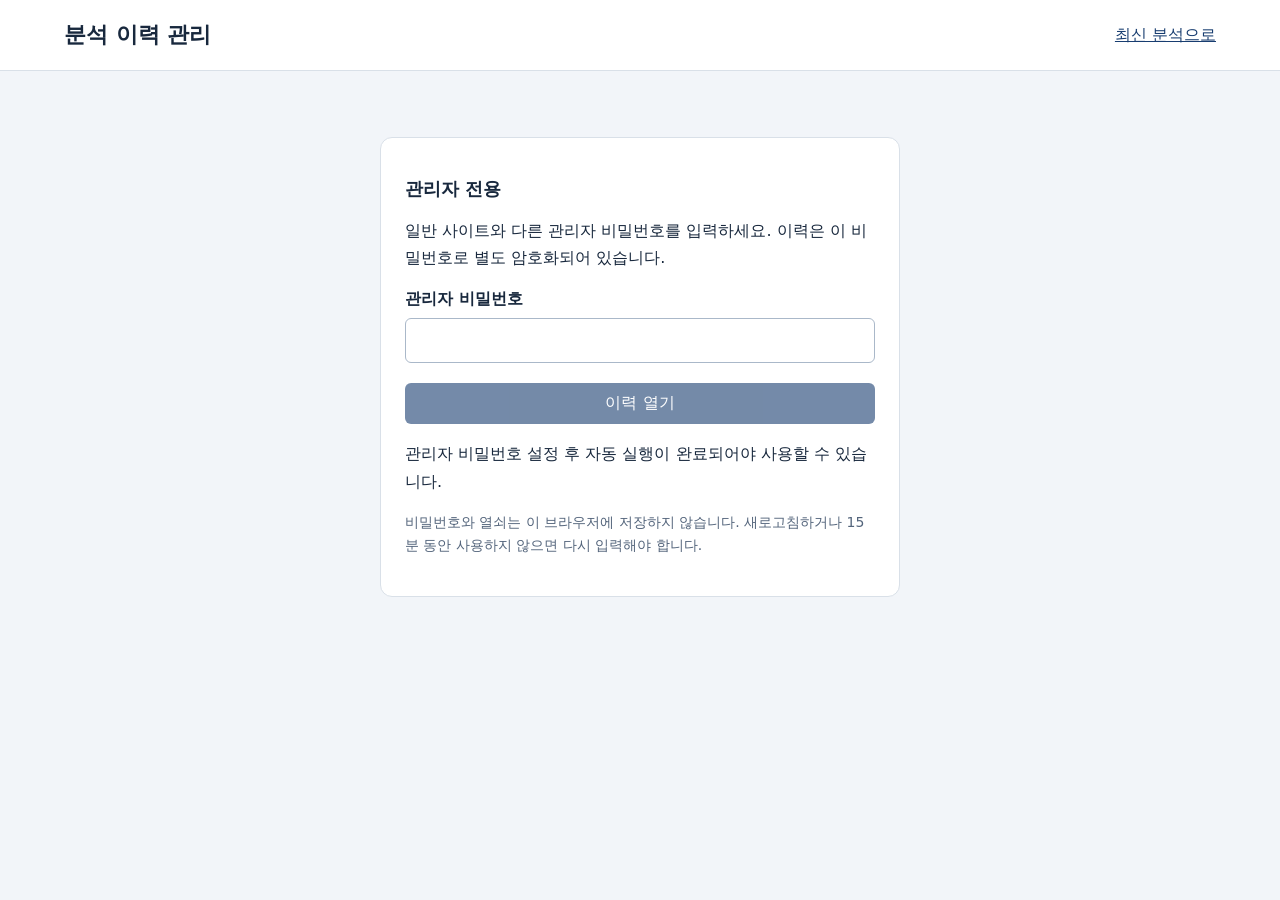
==== web/admin/index.html @ f38a52d9 "관리자 전용 암호화 분석 이력과 비교 화면 추가" ====
<!doctype html>
<html lang="ko">
<head>
  <meta charset="utf-8">
  <meta name="viewport" content="width=device-width, initial-scale=1">
  <meta name="robots" content="noindex,nofollow">
  <meta name="referrer" content="no-referrer">
  <meta http-equiv="Content-Security-Policy" content="default-src 'self'; script-src 'self'; style-src 'self'; connect-src 'self'; object-src 'none'; base-uri 'none'; form-action 'none'">
  <title>분석 이력 관리</title>
  <link rel="stylesheet" href="app.css">
  <script src="config.js" defer></script>
  <script src="app.js" defer></script>
</head>
<body>
  <header><h1>분석 이력 관리</h1><a href="../">최신 분석으로</a><button id="logout" hidden>잠그기</button></header>
  <main>
    <section id="login" class="card narrow">
      <h2>관리자 전용</h2>
      <p>일반 사이트와 다른 관리자 비밀번호를 입력하세요. 이력은 이 비밀번호로 별도 암호화되어 있습니다.</p>
      <form id="login-form">
        <label for="password">관리자 비밀번호</label>
        <input id="password" type="password" autocomplete="current-password" required>
        <button id="submit" type="submit">이력 열기</button>
      </form>
      <p id="message" role="status" aria-live="polite"></p>
      <p class="note">비밀번호와 열쇠는 이 브라우저에 저장하지 않습니다. 새로고침하거나 15분 동안 사용하지 않으면 다시 입력해야 합니다.</p>
    </section>
    <section id="workspace" hidden>
      <p class="note">일반 페이지에는 최신 분석만 표시됩니다. 여기에는 보관을 시작한 이후의 변경된 결과가 남습니다. 과거 전체 이력이 복구되는 것은 아닙니다.</p>
      <label for="search">기사·주가 기록 찾기</label><input id="search" type="search" placeholder="제목 또는 날짜로 검색">
      <label for="entity">비교할 기록</label><select id="entity"></select>
      <p id="loading" role="status"></p>
      <div class="columns"><section class="card"><label for="older">이전 분석</label><select id="older"></select><div id="older-view"></div></section>
        <section class="card"><label for="newer">비교할 분석</label><select id="newer"></select><div id="newer-view"></div></section></div>
      <section class="card"><h2>달라진 내용</h2><p id="comparison-note" class="note"></p><div id="differences"></div></section>
    </section>
  </main>
</body>
</html>
---- web/admin/app.css ----
:root { font-family: system-ui, sans-serif; color: #18283d; background: #f2f5f9; }
* { box-sizing: border-box; }
body { margin: 0; }
[hidden] { display: none !important; }
header { display: flex; align-items: center; flex-wrap: wrap; gap: 20px; padding: 20px 5%; background: #fff; border-bottom: 1px solid #d9e0e8; }
h1 { font-size: 22px; margin: 0 auto 0 0; }
h2 { font-size: 18px; }
main { max-width: 1200px; padding: 26px 20px 60px; margin: auto; }
.card { background: #fff; border: 1px solid #d9e0e8; border-radius: 12px; padding: 24px; margin-top: 20px; min-width: 0; }
.narrow { max-width: 520px; margin: 40px auto; }
p { line-height: 1.7; }
.note { color: #53647b; font-size: 14px; }
label { display: block; font-weight: 600; margin: 18px 0 8px; }
input, select { width: 100%; padding: 12px; border: 1px solid #aab8c9; border-radius: 6px; font: inherit; background: #fff; }
button { font: inherit; padding: 10px 18px; background: #183d70; color: #fff; border: 0; border-radius: 6px; cursor: pointer; }
form button { width: 100%; margin-top: 20px; }
button:disabled { opacity: .6; cursor: wait; }
.columns { display: grid; grid-template-columns: 1fr 1fr; gap: 20px; }
table { border-collapse: collapse; width: 100%; font-size: 14px; }
th, td { text-align: left; padding: 10px 8px; border-bottom: 1px solid #e2e8f0; overflow-wrap: anywhere; vertical-align: top; }
th { color: #53647b; }
pre { white-space: pre-wrap; overflow-wrap: anywhere; font-size: 12px; background: #f2f5f9; padding: 12px; }
details { margin-top: 18px; }
a { color: #183d70; }
@media (max-width: 760px) { .columns { grid-template-columns: 1fr; } main { padding: 16px 12px 40px; } .card { padding: 18px; } }
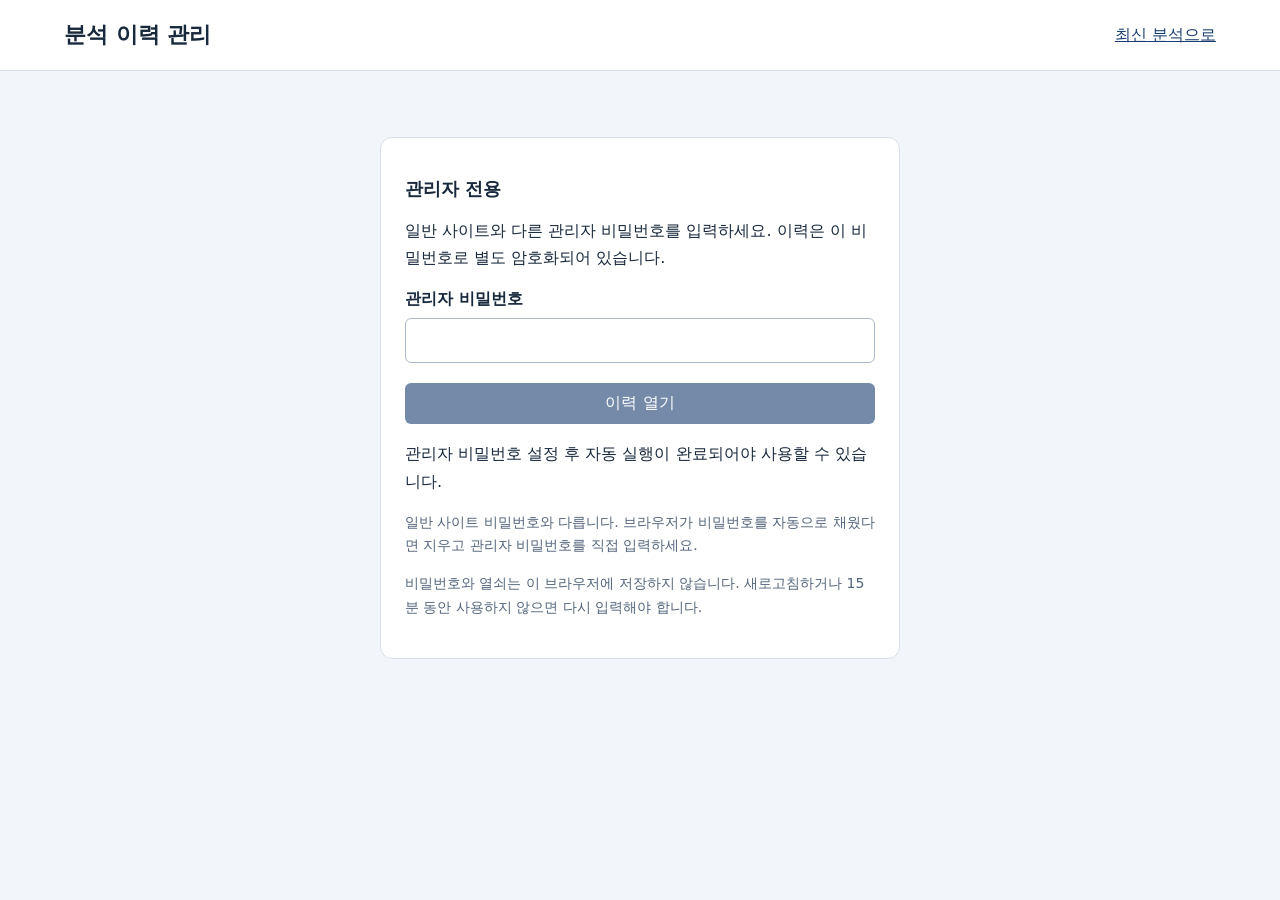
==== commit 1250efbc: "관리자 로그인: 일반 비밀번호 자동완성 막기와 실패 원인별 안내 같은 주소의 일반 사이트 비밀번호가 자동으로 채워지지 않도록 사용자 이름을 분리하고 new-password로 지정." ====
--- a/web/admin/index.html
+++ b/web/admin/index.html
@@ -17,15 +17,25 @@
     <section id="login" class="card narrow">
       <h2>관리자 전용</h2>
       <p>일반 사이트와 다른 관리자 비밀번호를 입력하세요. 이력은 이 비밀번호로 별도 암호화되어 있습니다.</p>
-      <form id="login-form">
+      <form id="login-form" autocomplete="off">
+        <!-- 같은 주소(github.io)의 일반 사이트 비밀번호가 자동으로 채워지지 않게: 다른 사용자 이름 + new-password -->
+        <input type="text" name="username" value="go-monitor-admin" autocomplete="username" hidden>
         <label for="password">관리자 비밀번호</label>
-        <input id="password" type="password" autocomplete="current-password" required>
+        <input id="password" name="admin-password" type="password" autocomplete="new-password" required>
         <button id="submit" type="submit">이력 열기</button>
       </form>
       <p id="message" role="status" aria-live="polite"></p>
+      <p class="note">일반 사이트 비밀번호와 다릅니다. 브라우저가 비밀번호를 자동으로 채웠다면 지우고 관리자 비밀번호를 직접 입력하세요.</p>
       <p class="note">비밀번호와 열쇠는 이 브라우저에 저장하지 않습니다. 새로고침하거나 15분 동안 사용하지 않으면 다시 입력해야 합니다.</p>
     </section>
     <section id="workspace" hidden>
+      <section class="card audit-export">
+        <h2>계산식 검증용 데이터</h2>
+        <p class="note">기사·공시 전체 분석값, 일별·보유 분봉 시세, 비교 종목, 기사 원본과 계산 기준을 하나의 JSON으로 내려받습니다. 관리자 비밀번호로 암호화된 자료를 이 브라우저에서만 복호화합니다.</p>
+        <button id="export-analysis" type="button" disabled>분석용 데이터 내보내기 (JSON)</button>
+        <p id="export-message" class="note" role="status" aria-live="polite"></p>
+        <p class="note">다운로드 파일은 암호화되지 않은 원본 데이터입니다. 업무용 PC에 보관하고 외부에 공개하지 마세요. 비밀번호·API 키 등은 포함하지 않습니다.</p>
+      </section>
       <p class="note">일반 페이지에는 최신 분석만 표시됩니다. 여기에는 보관을 시작한 이후의 변경된 결과가 남습니다. 과거 전체 이력이 복구되는 것은 아닙니다.</p>
       <label for="search">기사·주가 기록 찾기</label><input id="search" type="search" placeholder="제목 또는 날짜로 검색">
       <label for="entity">비교할 기록</label><select id="entity"></select>
